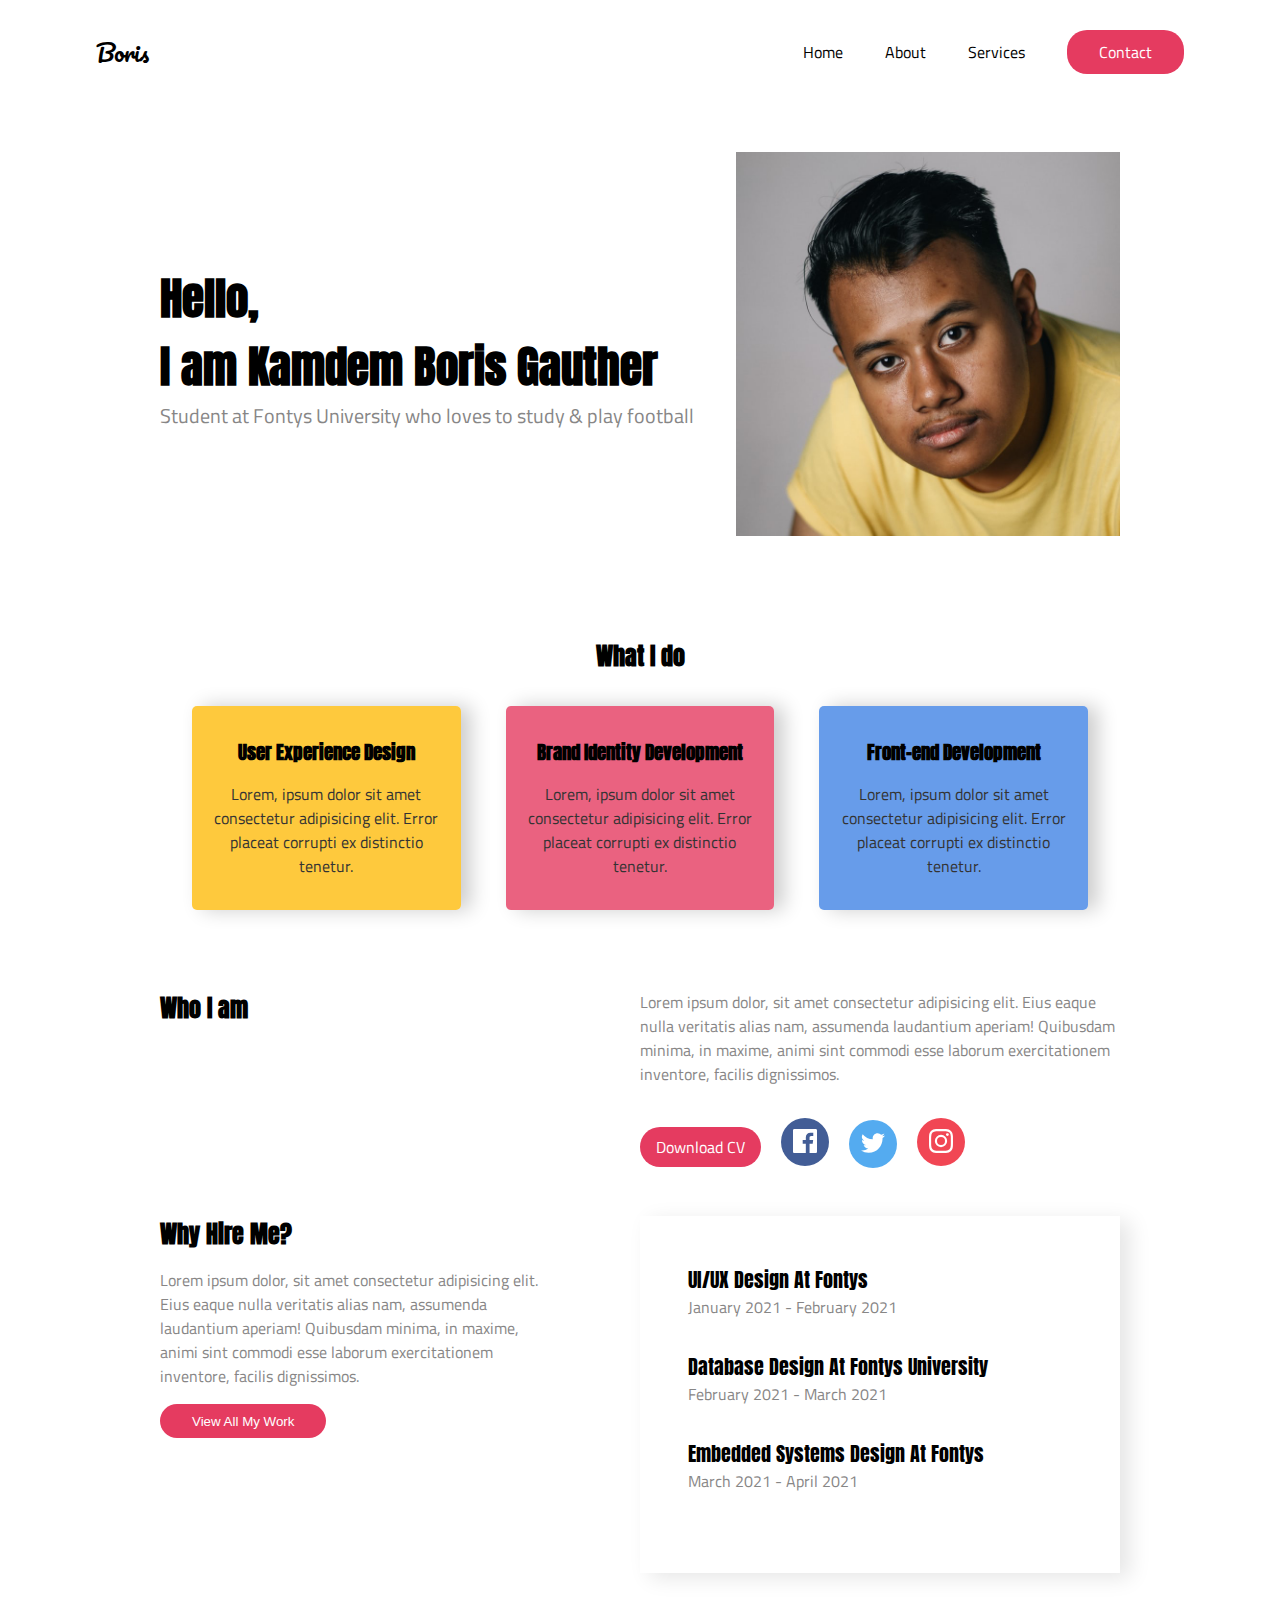
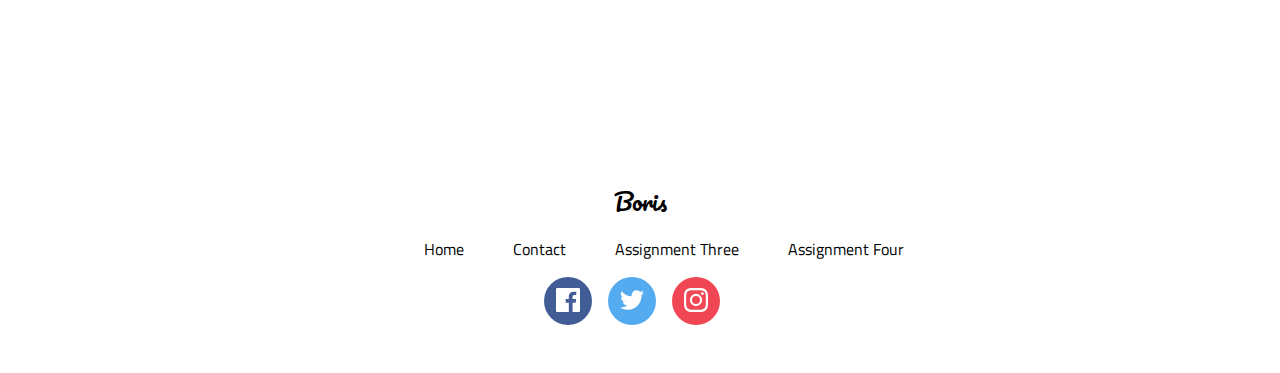
==== index.html @ b53fdf34 "First commit" ====
<!DOCTYPE html>
<html lang="en">
  <head>
    <meta charset="UTF-8" />
    <meta http-equiv="X-UA-Compatible" content="IE=edge" />
    <meta name="viewport" content="width=device-width, initial-scale=1.0" />
    <title>Boris Gauther | Home</title>
    <link rel="stylesheet" href="./css/styles.css" />
  </head>
  <body>
    <!-- Navigation Bar -->
    <header class="header">
      <nav>
        <p class="site__logo">Boris</p>
        <ul>
          <li><a href="index.html">Home</a></li>
          <li><a href="">About</a></li>
          <li><a href="">Services</a></li>
          <li><a href="contact.html" class="btn btn-primary">Contact</a></li>
        </ul>
      </nav>
    </header>

    <!-- Main Content -->
    <main>
      <section class="hero-section">
        <div class="hero-section-text">
          <h1>
            Hello, <br />
            I am Kamdem Boris Gauther
          </h1>
          <p>Student at Fontys University who loves to study & play football</p>
        </div>
        <div class="hero-section-image">
          <img src="./images/hero-img.jpeg" alt="" />
        </div>
      </section>

      <section class="skills-section">
        <h2>What I do</h2>
        <div class="skills-box">
          <div class="skill-card skill-card-1">
            <h3>User Experience Design</h3>
            <p>
              Lorem, ipsum dolor sit amet consectetur adipisicing elit. Error
              placeat corrupti ex distinctio tenetur.
            </p>
          </div>
          <div class="skill-card skill-card-2">
            <h3>Brand Identity Development</h3>
            <p>
              Lorem, ipsum dolor sit amet consectetur adipisicing elit. Error
              placeat corrupti ex distinctio tenetur.
            </p>
          </div>
          <div class="skill-card skill-card-3">
            <h3>Front-end Development</h3>
            <p>
              Lorem, ipsum dolor sit amet consectetur adipisicing elit. Error
              placeat corrupti ex distinctio tenetur.
            </p>
          </div>
        </div>
      </section>

      <section class="who-i-am-section">
        <div class="who-i-am-section-inner-container">
          <h2>Who I am</h2>
          <div class="who-i-am-section-text">
            <p>
              Lorem ipsum dolor, sit amet consectetur adipisicing elit. Eius
              eaque nulla veritatis alias nam, assumenda laudantium aperiam!
              Quibusdam minima, in maxime, animi sint commodi esse laborum
              exercitationem inventore, facilis dignissimos.
            </p>
          </div>
        </div>

        <div class="who-i-am-section-button-container">
          <a href="" class="btn btn-primary">Download CV</a>
          <button href="" class="social-link facebook">
            <svg
              xmlns="http://www.w3.org/2000/svg"
              fill="#fff"
              width="24"
              height="24"
            >
              <path
                d="M22.675 0H1.325C.593 0 0 .593 0 1.325v21.351C0 23.407.593 24 1.325 24H12.82v-9.294H9.692v-3.622h3.128V8.413c0-3.1 1.893-4.788 4.659-4.788 1.325 0 2.463.099 2.795.143v3.24l-1.918.001c-1.504 0-1.795.715-1.795 1.763v2.313h3.587l-.467 3.622h-3.12V24h6.116c.73 0 1.323-.593 1.323-1.325V1.325C24 .593 23.407 0 22.675 0z"
              />
            </svg>
          </button>
          <button href="" class="social-link twitter">
            <svg
              xmlns="http://www.w3.org/2000/svg"
              fill="#fff"
              width="24"
              height="20"
            >
              <path
                d="M24 2.557a9.83 9.83 0 01-2.828.775A4.932 4.932 0 0023.337.608a9.864 9.864 0 01-3.127 1.195A4.916 4.916 0 0016.616.248c-3.179 0-5.515 2.966-4.797 6.045A13.978 13.978 0 011.671 1.149a4.93 4.93 0 001.523 6.574 4.903 4.903 0 01-2.229-.616c-.054 2.281 1.581 4.415 3.949 4.89a4.935 4.935 0 01-2.224.084 4.928 4.928 0 004.6 3.419A9.9 9.9 0 010 17.54a13.94 13.94 0 007.548 2.212c9.142 0 14.307-7.721 13.995-14.646A10.025 10.025 0 0024 2.557z"
              />
            </svg>
          </button>
          <button href="" class="social-link instagram">
            <svg
              xmlns="http://www.w3.org/2000/svg"
              fill="#fff"
              width="24"
              height="24"
            >
              <path
                d="M12 2.163c3.204 0 3.584.012 4.85.07 3.252.148 4.771 1.691 4.919 4.919.058 1.265.069 1.645.069 4.849 0 3.205-.012 3.584-.069 4.849-.149 3.225-1.664 4.771-4.919 4.919-1.266.058-1.644.07-4.85.07-3.204 0-3.584-.012-4.849-.07-3.26-.149-4.771-1.699-4.919-4.92-.058-1.265-.07-1.644-.07-4.849 0-3.204.013-3.583.07-4.849.149-3.227 1.664-4.771 4.919-4.919 1.266-.057 1.645-.069 4.849-.069zM12 0C8.741 0 8.333.014 7.053.072 2.695.272.273 2.69.073 7.052.014 8.333 0 8.741 0 12c0 3.259.014 3.668.072 4.948.2 4.358 2.618 6.78 6.98 6.98C8.333 23.986 8.741 24 12 24c3.259 0 3.668-.014 4.948-.072 4.354-.2 6.782-2.618 6.979-6.98.059-1.28.073-1.689.073-4.948 0-3.259-.014-3.667-.072-4.947-.196-4.354-2.617-6.78-6.979-6.98C15.668.014 15.259 0 12 0zm0 5.838a6.162 6.162 0 100 12.324 6.162 6.162 0 000-12.324zM12 16a4 4 0 110-8 4 4 0 010 8zm6.406-11.845a1.44 1.44 0 100 2.881 1.44 1.44 0 000-2.881z"
              />
            </svg>
          </button>
        </div>
      </section>

      <section class="why-hire-me-section">
        <div class="why-hire-me-section-inner-container">
          <div class="why-hire-me-section-text">
            <h2>Why Hire Me?</h2>
            <p>
              Lorem ipsum dolor, sit amet consectetur adipisicing elit. Eius
              eaque nulla veritatis alias nam, assumenda laudantium aperiam!
              Quibusdam minima, in maxime, animi sint commodi esse laborum
              exercitationem inventore, facilis dignissimos.
            </p>
            <button class="btn btn-primary">View All My Work</button>
          </div>

          <div class="why-hire-me-card">
            <div class="card-item">
              <p class="heading">UI/UX Design At Fontys</p>
              <p class="card-item-text">January 2021 - February 2021</p>
            </div>
            <div class="card-item">
              <p class="heading">Database Design At Fontys University</p>
              <p class="card-item-text">February 2021 - March 2021</p>
            </div>
            <div class="card-item">
              <p class="heading">Embedded Systems Design At Fontys</p>
              <p class="card-item-text">March 2021 - April 2021</p>
            </div>
          </div>
        </div>
      </section>
    </main>

    <!-- Site Footer -->
    <footer>
      <div class="footer-inner">
        <p class="site__logo">Boris</p>
        <ul>
            <li><a href="">Home</a></li>
            <li><a href="">Contact</a></li>
            <li><a href="assignment__three.html">Assignment Three</a></li>
            <li><a href="assignment__four.html">Assignment Four</a></li>
        </ul>
        <div class="footer-social-links">
          <button href="" class="social-link facebook">
            <svg
              xmlns="http://www.w3.org/2000/svg"
              fill="#fff"
              width="24"
              height="24"
            >
              <path
                d="M22.675 0H1.325C.593 0 0 .593 0 1.325v21.351C0 23.407.593 24 1.325 24H12.82v-9.294H9.692v-3.622h3.128V8.413c0-3.1 1.893-4.788 4.659-4.788 1.325 0 2.463.099 2.795.143v3.24l-1.918.001c-1.504 0-1.795.715-1.795 1.763v2.313h3.587l-.467 3.622h-3.12V24h6.116c.73 0 1.323-.593 1.323-1.325V1.325C24 .593 23.407 0 22.675 0z"
              />
            </svg>
          </button>
          <button href="" class="social-link twitter">
            <svg
              xmlns="http://www.w3.org/2000/svg"
              fill="#fff"
              width="24"
              height="20"
            >
              <path
                d="M24 2.557a9.83 9.83 0 01-2.828.775A4.932 4.932 0 0023.337.608a9.864 9.864 0 01-3.127 1.195A4.916 4.916 0 0016.616.248c-3.179 0-5.515 2.966-4.797 6.045A13.978 13.978 0 011.671 1.149a4.93 4.93 0 001.523 6.574 4.903 4.903 0 01-2.229-.616c-.054 2.281 1.581 4.415 3.949 4.89a4.935 4.935 0 01-2.224.084 4.928 4.928 0 004.6 3.419A9.9 9.9 0 010 17.54a13.94 13.94 0 007.548 2.212c9.142 0 14.307-7.721 13.995-14.646A10.025 10.025 0 0024 2.557z"
              />
            </svg>
          </button>
          <button href="" class="social-link instagram">
            <svg
              xmlns="http://www.w3.org/2000/svg"
              fill="#fff"
              width="24"
              height="24"
            >
              <path
                d="M12 2.163c3.204 0 3.584.012 4.85.07 3.252.148 4.771 1.691 4.919 4.919.058 1.265.069 1.645.069 4.849 0 3.205-.012 3.584-.069 4.849-.149 3.225-1.664 4.771-4.919 4.919-1.266.058-1.644.07-4.85.07-3.204 0-3.584-.012-4.849-.07-3.26-.149-4.771-1.699-4.919-4.92-.058-1.265-.07-1.644-.07-4.849 0-3.204.013-3.583.07-4.849.149-3.227 1.664-4.771 4.919-4.919 1.266-.057 1.645-.069 4.849-.069zM12 0C8.741 0 8.333.014 7.053.072 2.695.272.273 2.69.073 7.052.014 8.333 0 8.741 0 12c0 3.259.014 3.668.072 4.948.2 4.358 2.618 6.78 6.98 6.98C8.333 23.986 8.741 24 12 24c3.259 0 3.668-.014 4.948-.072 4.354-.2 6.782-2.618 6.979-6.98.059-1.28.073-1.689.073-4.948 0-3.259-.014-3.667-.072-4.947-.196-4.354-2.617-6.78-6.979-6.98C15.668.014 15.259 0 12 0zm0 5.838a6.162 6.162 0 100 12.324 6.162 6.162 0 000-12.324zM12 16a4 4 0 110-8 4 4 0 010 8zm6.406-11.845a1.44 1.44 0 100 2.881 1.44 1.44 0 000-2.881z"
              />
            </svg>
          </button>
        </div>
      </div>
    </footer>
  </body>
</html>
---- css/styles.css ----
@import url("https://fonts.googleapis.com/css2?family=Anton&family=Pacifico&family=Titillium+Web:wght@300;400&display=swap");
* {
  margin: 0;
  padding: 0;
  box-sizing: border-box;
}

body {
  width: 100vw;
  font-family: "Titillium Web", sans-serif;
  overflow-x: hidden;
}

h1,
h2,
h3 {
  font-family: "Anton", sans-serif;
}

.site__logo {
  font-size: 23px;
  font-family: "Pacifico", cursive;
}

.header {
  width: 85%;
  padding: 2rem 0;
  margin: 0 auto;
}

.header nav {
  width: 100%;
  display: flex;
  justify-content: space-between;
  align-items: center;
}

.header nav ul {
  width: 35%;
  display: flex;
  justify-content: space-between;
}

.header nav ul li {
  list-style-type: none;
}

.header nav ul li a {
  color: #000;
  text-decoration: none;
}

.header nav ul li .btn {
  color: #fff;
}

.btn {
  padding: 0.6rem 2rem;
  border-radius: 20px;
}

.btn-primary {
  background-color: #e53b60;
}

.btn-primary a {
  color: #fff;
}

main .hero-section {
  width: 75%;
  margin: 0 auto;
  display: flex;
  justify-content: space-between;
  align-items: center;
  padding: 3rem 0;
}

main .hero-section-text h1 {
  font-size: 45px;
}

main .hero-section-text p {
  font-size: 20px;
  color: #878686;
}

main .hero-section-image {
  width: 40%;
}

main .hero-section-image img {
  width: 100%;
}

main .skills-section {
  width: 75%;
  margin: 0 auto;
  padding: 3rem 0;
}

main .skills-section h2 {
  text-align: center;
}

main .skills-section .skills-box {
  display: flex;
  justify-content: space-between;
  align-items: center;
  width: 100%;
  padding: 2rem;
}

main .skills-section .skills-box .skill-card {
  width: 30%;
  text-align: center;
  padding: 2rem 1rem;
  box-shadow: 10px 0 20px rgba(0, 0, 0, 0.2);
  border-radius: 5px;
}

main .skills-section .skills-box .skill-card h3 {
  padding-bottom: 1rem;
}

main .skills-section .skills-box .skill-card p {
  color: #333333;
}

main .skills-section .skills-box .skill-card-1 {
  background-color: rgba(254, 187, 13, 0.8);
}

main .skills-section .skills-box .skill-card-2 {
  background-color: rgba(229, 59, 96, 0.8);
}

main .skills-section .skills-box .skill-card-3 {
  background-color: rgba(65, 131, 229, 0.8);
}

main .who-i-am-section {
  width: 75%;
  margin: 0 auto;
}

main .who-i-am-section-inner-container {
  display: flex;
  justify-content: space-between;
}

main .who-i-am-section h2 {
  width: 40%;
}

main .who-i-am-section-text {
  width: 50%;
}

main .who-i-am-section-text p {
  color: #878686;
}

main .who-i-am-section-button-container {
  position: relative;
  left: 50%;
  margin-top: 2rem;
}

main .who-i-am-section-button-container .btn-primary {
  padding: 0.5rem 1rem;
  color: #fff;
  text-decoration: none;
  margin-right: 1rem;
}

main .who-i-am-section-button-container .social-link {
  width: 3rem;
  height: 3rem;
  border-radius: 50%;
  border: none;
  margin-right: 1rem;
}

main .who-i-am-section-button-container .facebook {
  background-color: #425d96;
}

main .who-i-am-section-button-container .twitter {
  background-color: #54abf0;
}

main .who-i-am-section-button-container .instagram {
  background-color: #f14654;
}

main .why-hire-me-section {
  width: 75%;
  margin: 0 auto;
  padding: 3rem 0;
}

main .why-hire-me-section-inner-container {
  display: flex;
  justify-content: space-between;
}

main .why-hire-me-section h2 {
  width: 40%;
}

main .why-hire-me-section-text {
  width: 40%;
}

main .why-hire-me-section-text p {
  color: #878686;
  padding: 1rem 0;
}

main .why-hire-me-section-text .btn {
  border: none;
  color: #fff;
}

main .why-hire-me-section .why-hire-me-card {
  width: 50%;
  box-shadow: 10px 5px 20px rgba(0, 0, 0, 0.1);
  padding: 3rem;
}

main .why-hire-me-section .why-hire-me-card .card-item {
  padding-bottom: 2rem;
}

main .why-hire-me-section .why-hire-me-card .card-item .heading {
  font-size: 20px;
  font-family: "Anton", sans-serif;
}

main .why-hire-me-section .why-hire-me-card .card-item .card-item-text {
  color: #878686;
}

footer {
  width: 100%;
  margin-top: 10rem;
  margin-bottom: 3rem;
  display: flex;
  justify-content: center;
}

footer .footer-inner {
  width: 50%;
  text-align: center;
}

footer .footer-inner .site__logo {
  padding-bottom: 1rem;
}

footer .footer-inner ul {
  width: 75%;
  display: flex;
  justify-content: space-between;
  position: relative;
  left: 6.5rem;
  margin-bottom: 1rem;
}

footer .footer-inner ul li {
  list-style-type: none;
}

footer .footer-inner ul li a {
  color: #000;
  text-decoration: none;
}

footer .footer-inner .footer-social-links {
  display: flex;
  position: relative;
  left: 14rem;
}

footer .footer-inner .footer-social-links .social-link {
  width: 3rem;
  height: 3rem;
  border-radius: 50%;
  border: none;
  margin-right: 1rem;
}

footer .footer-inner .footer-social-links .facebook {
  background-color: #425d96;
}

footer .footer-inner .footer-social-links .twitter {
  background-color: #54abf0;
}

footer .footer-inner .footer-social-links .instagram {
  background-color: #f14654;
}

.site-contact-form {
  margin: 0 auto;
  width: 80%;
}

.site-contact-form h1 {
  font-size: 25px;
  padding: 1rem 0;
}

.site-contact-form p {
  color: #878686;
}

.site-contact-form .contact-form-card {
  width: 100%;
  background-color: #e53b60;
  padding: 2rem;
  margin: 3rem 0;
  display: flex;
}

.site-contact-form .contact-form-card .contact-form-items {
  width: 100%;
}

.site-contact-form .contact-form-card .contact-form-items-div {
  width: 100%;
  display: flex;
  justify-content: space-between;
  margin-bottom: 1rem;
}

.site-contact-form .contact-form-card .contact-form-items-div input, .site-contact-form .contact-form-card .contact-form-items-div textarea {
  padding: 1rem 0.6rem;
  border: none;
  border-radius: 7px;
}

.site-contact-form .contact-form-card .contact-form-items-div input {
  width: 49%;
}

.site-contact-form .contact-form-card .contact-form-items-div textarea {
  width: 100%;
}

.site-contact-form .contact-form-card .contact-form-items-div .btn-secondary {
  border-radius: 5px;
  border: none;
  background-color: #febb0d;
  color: #000;
  font-size: 18px;
  font-family: "Titillium Web", sans-serif;
}

.survey-videos-container {
  width: 80%;
  margin: 0 auto;
}

.survey-videos-container .video-div {
  display: flex;
  justify-content: space-between;
  align-items: center;
  margin-bottom: 2rem;
}

.survey-videos-container .video-div .video-image {
  width: 40%;
  height: 15rem;
  background-color: #e53b60;
}

.survey-videos-container .video-div .video-image-1 {
  background-image: linear-gradient(to bottom, rgba(0, 0, 0, 0.6), rgba(0, 0, 0, 0.7)), url(../images/survey-image-1.jpeg);
  background-size: cover;
}

.survey-videos-container .video-div .video-image-2 {
  background-image: linear-gradient(to bottom, rgba(0, 0, 0, 0.6), rgba(0, 0, 0, 0.7)), url(../images/survey-image-2.jpeg);
  background-size: cover;
}

.survey-videos-container .video-div .video-image-3 {
  background-image: linear-gradient(to bottom, rgba(0, 0, 0, 0.6), rgba(0, 0, 0, 0.7)), url(../images/survey-image-3.jpeg);
  background-size: cover;
}

.survey-videos-container .video-div .video-text {
  width: 45%;
}

.survey-videos-container .video-div .video-text h2, .survey-videos-container .video-div .video-text p {
  padding-bottom: 1rem;
}

.survey-videos-container .video-div .video-text p {
  color: #878686;
}

.assignment-four-main-section {
  width: 80%;
  margin: 0 auto;
  padding: 3rem;
  text-align: center;
}

.assignment-four-main-section-img {
  width: 100%;
  height: 25rem;
  border-radius: 9px;
  background-image: url(../images/tourist.jpeg);
  background-size: cover;
  margin-bottom: 3rem;
}

.assignment-four-main-section h1 {
  padding-bottom: 1rem;
}

.assignment-four-main-section p {
  color: #878686;
}

.assignment-four-main-section .buttons {
  padding: 2rem;
}

.assignment-four-main-section .buttons a {
  color: #fff;
  text-decoration: none;
}
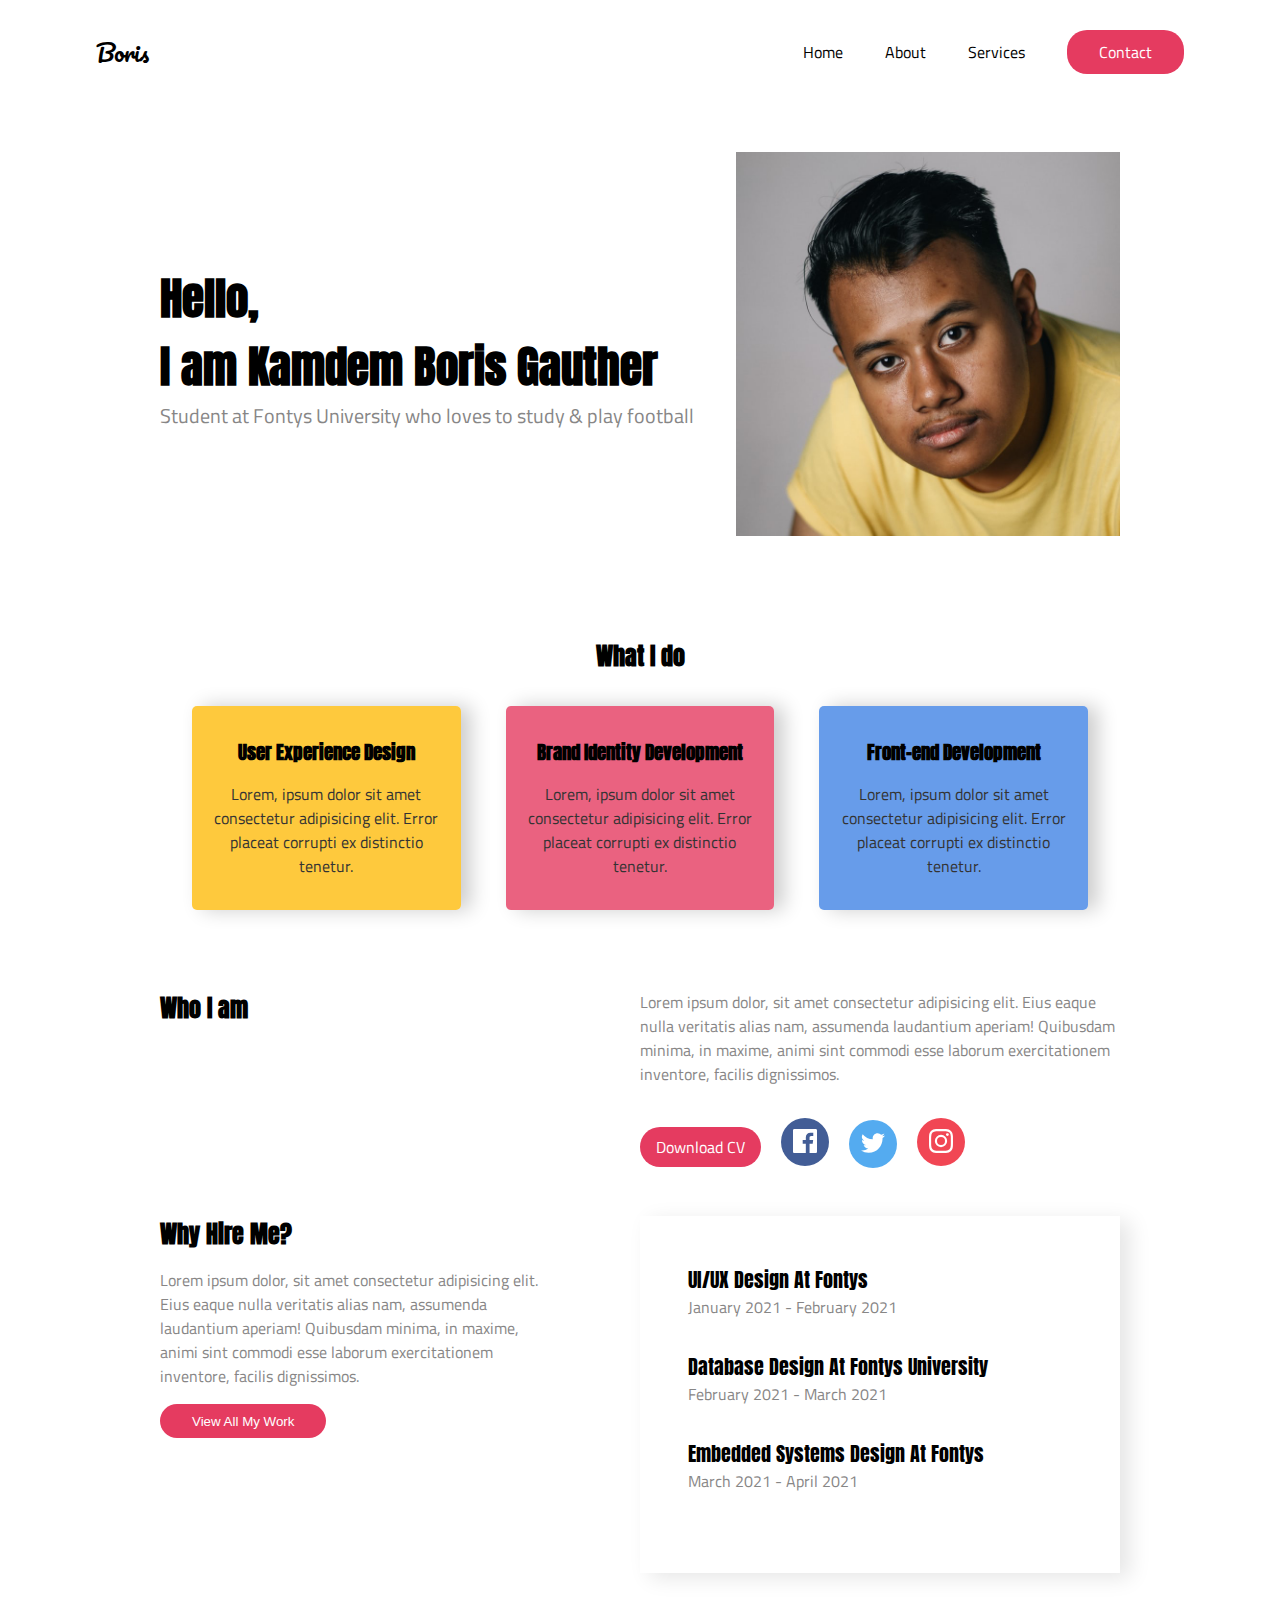
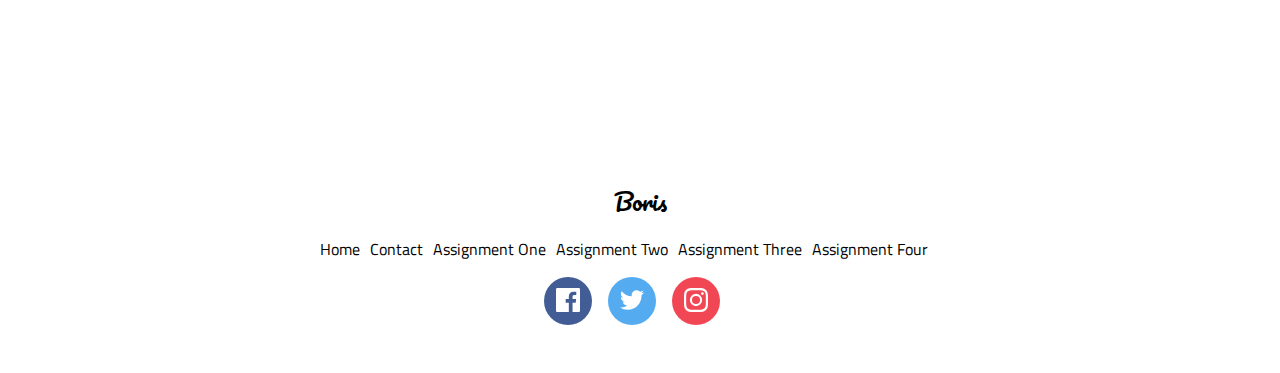
==== commit 559e813b: "Adds assignment one and two pages and styles" ====
--- a/index.html
+++ b/index.html
@@ -153,10 +153,12 @@
       <div class="footer-inner">
         <p class="site__logo">Boris</p>
         <ul>
-            <li><a href="">Home</a></li>
-            <li><a href="">Contact</a></li>
-            <li><a href="assignment__three.html">Assignment Three</a></li>
-            <li><a href="assignment__four.html">Assignment Four</a></li>
+          <li><a href="index.html">Home</a></li>
+          <li><a href="contact.html">Contact</a></li>
+          <li><a href="assignment__one.html">Assignment One</a></li>
+          <li><a href="assignment__two.html">Assignment Two</a></li>
+          <li><a href="assignment__three.html">Assignment Three</a></li>
+          <li><a href="assignment__four.html">Assignment Four</a></li>
         </ul>
         <div class="footer-social-links">
           <button href="" class="social-link facebook">
--- a/css/styles.css
+++ b/css/styles.css
@@ -260,11 +260,11 @@
 }
 
 footer .footer-inner ul {
-  width: 75%;
+  width: 95%;
   display: flex;
   justify-content: space-between;
   position: relative;
-  left: 6.5rem;
+  left: 0rem;
   margin-bottom: 1rem;
 }
 
@@ -359,6 +359,31 @@
   font-family: "Titillium Web", sans-serif;
 }
 
+.assignment-one-main-content,
+.assignment-two-main-content {
+  width: 80%;
+  margin: 0 auto;
+}
+
+.assignment-one-main-content .heading-main,
+.assignment-two-main-content .heading-main {
+  font-size: 25px;
+  font-weight: 700;
+  padding-top: 1rem;
+}
+
+.assignment-one-main-content ol li .heading,
+.assignment-two-main-content ol li .heading {
+  font-size: 20px;
+  font-weight: 400;
+  padding-top: 2rem;
+}
+
+.assignment-one-main-content ul,
+.assignment-two-main-content ul {
+  padding-left: 3rem;
+}
+
 .survey-videos-container {
   width: 80%;
   margin: 0 auto;
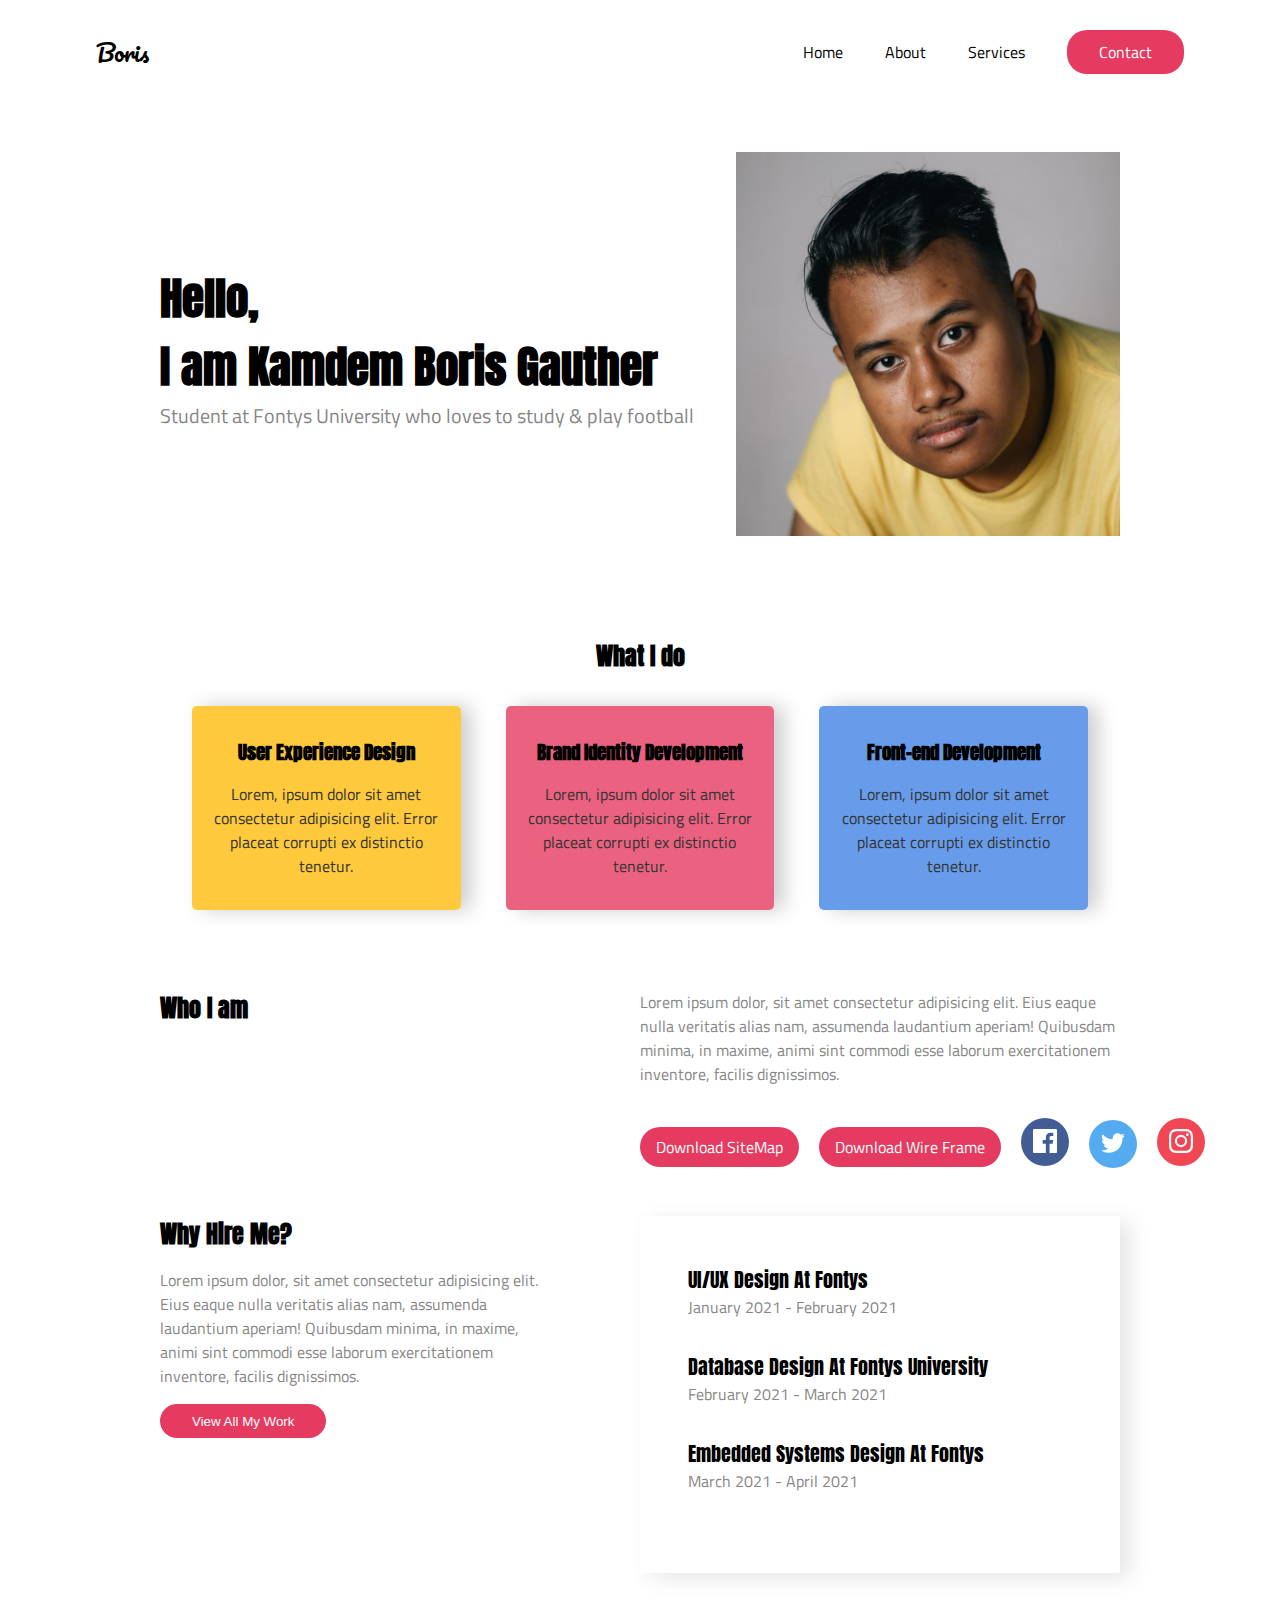
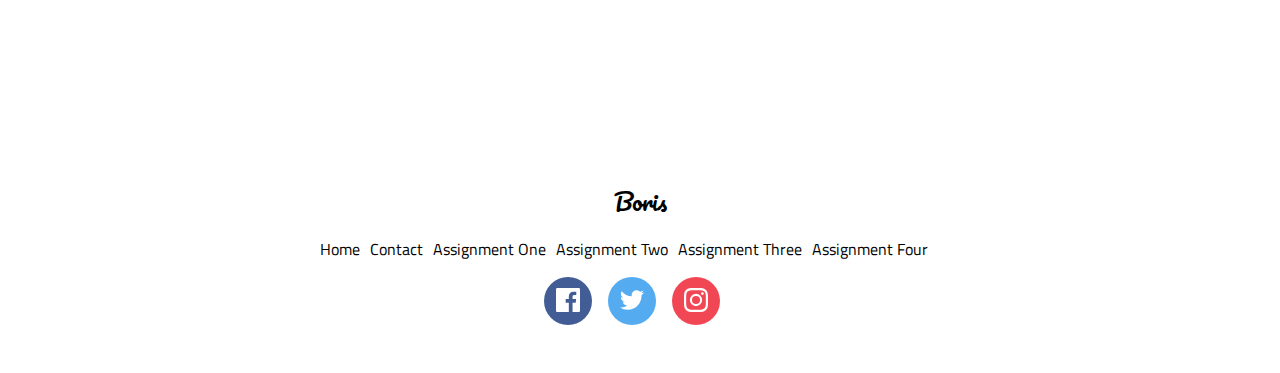
==== commit 08812895: "Adds download buttons." ====
--- a/index.html
+++ b/index.html
@@ -77,7 +77,8 @@
         </div>
 
         <div class="who-i-am-section-button-container">
-          <a href="" class="btn btn-primary">Download CV</a>
+          <a href="./sitemap" class="btn btn-primary" download="siteMap">Download SiteMap</a>
+          <a href="" class="btn btn-primary" download="wireframe">Download Wire Frame</a>
           <button href="" class="social-link facebook">
             <svg
               xmlns="http://www.w3.org/2000/svg"
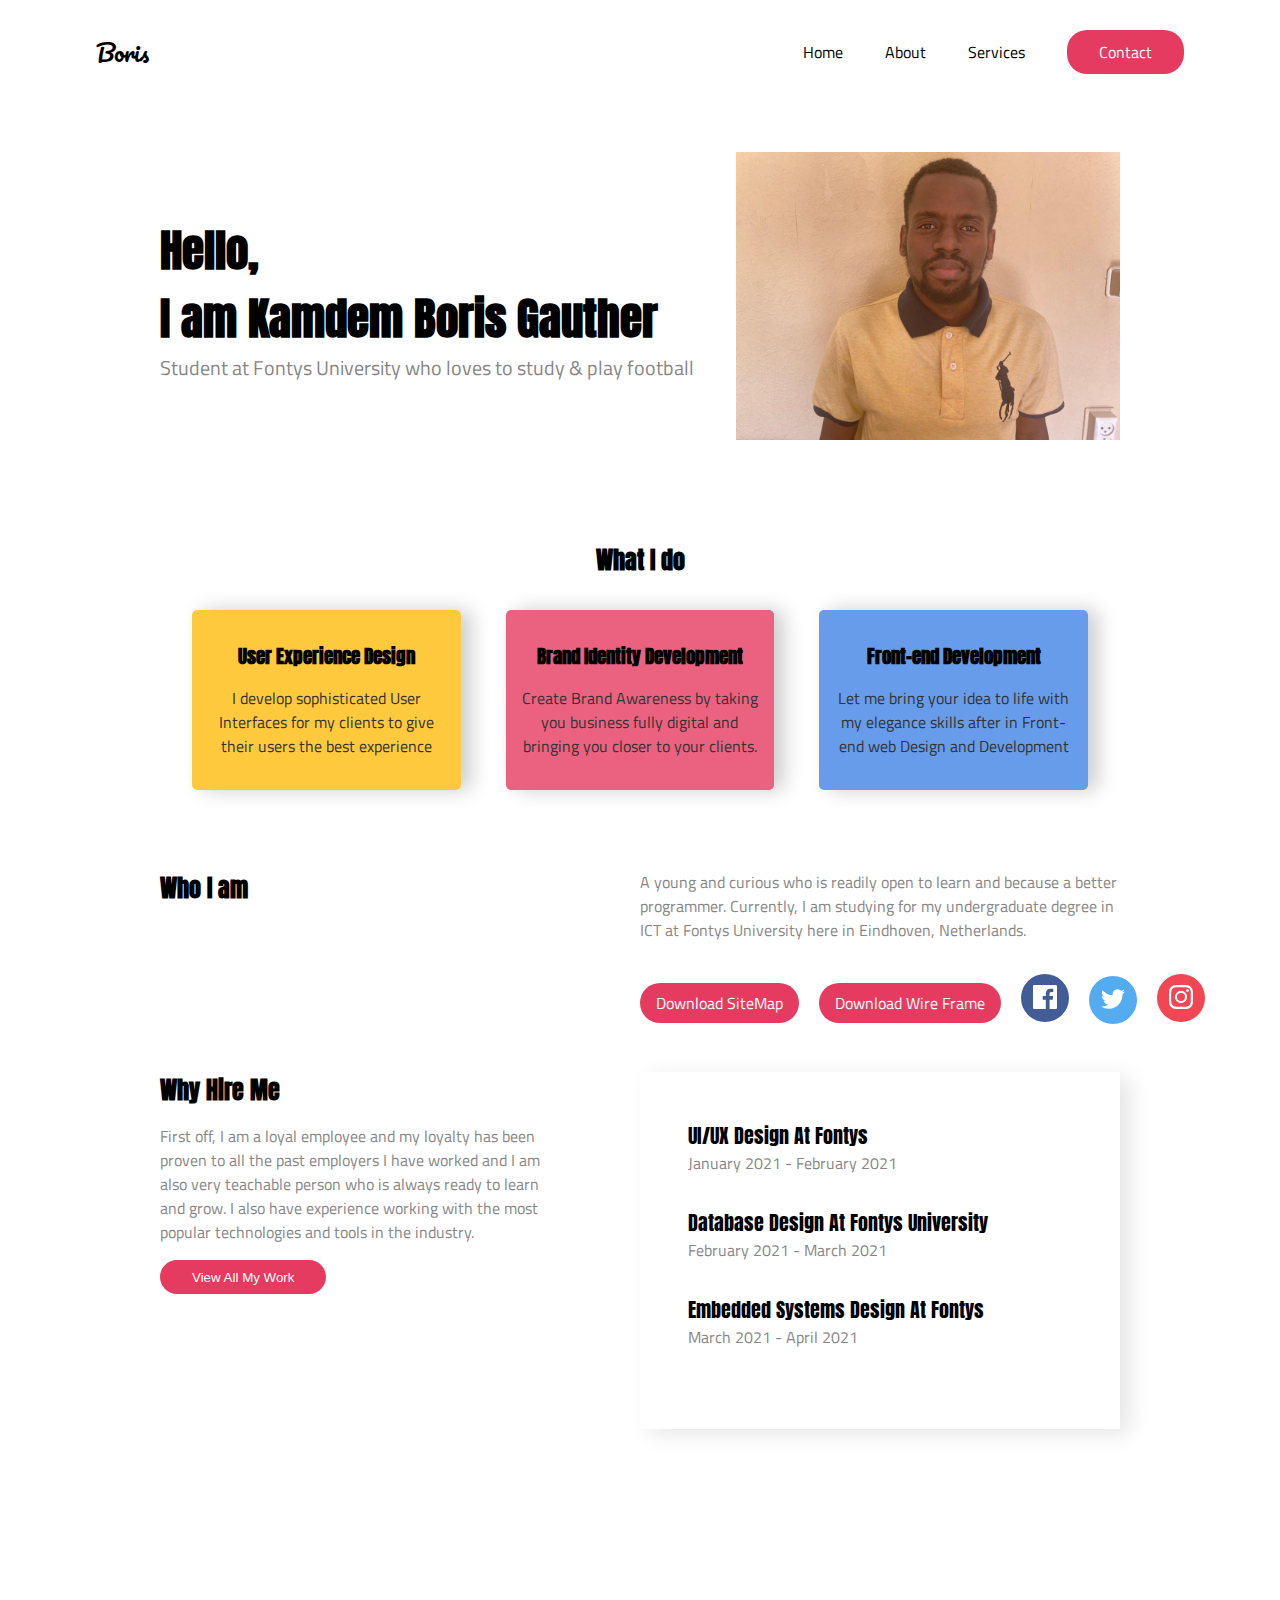
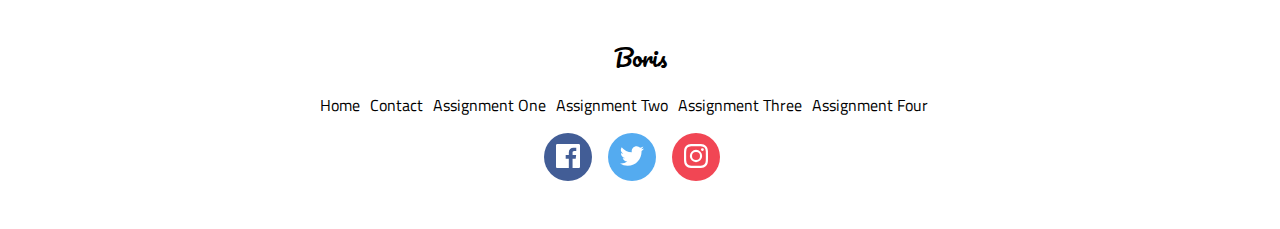
==== commit 3a6980e1: "Update homepage content." ====
--- a/index.html
+++ b/index.html
@@ -32,7 +32,7 @@
           <p>Student at Fontys University who loves to study & play football</p>
         </div>
         <div class="hero-section-image">
-          <img src="./images/hero-img.jpeg" alt="" />
+          <img src="./images/hero-image-2.jpeg" alt="" />
         </div>
       </section>
 
@@ -42,22 +42,22 @@
           <div class="skill-card skill-card-1">
             <h3>User Experience Design</h3>
             <p>
-              Lorem, ipsum dolor sit amet consectetur adipisicing elit. Error
-              placeat corrupti ex distinctio tenetur.
+              I develop sophisticated User Interfaces for my 
+              clients to give their users the best experience
             </p>
           </div>
           <div class="skill-card skill-card-2">
             <h3>Brand Identity Development</h3>
             <p>
-              Lorem, ipsum dolor sit amet consectetur adipisicing elit. Error
-              placeat corrupti ex distinctio tenetur.
+              Create Brand Awareness by taking you business fully 
+              digital and bringing you closer to your clients.
             </p>
           </div>
           <div class="skill-card skill-card-3">
             <h3>Front-end Development</h3>
             <p>
-              Lorem, ipsum dolor sit amet consectetur adipisicing elit. Error
-              placeat corrupti ex distinctio tenetur.
+              Let me bring your idea to life with my elegance skills after in Front-end
+              web Design and Development
             </p>
           </div>
         </div>
@@ -68,10 +68,8 @@
           <h2>Who I am</h2>
           <div class="who-i-am-section-text">
             <p>
-              Lorem ipsum dolor, sit amet consectetur adipisicing elit. Eius
-              eaque nulla veritatis alias nam, assumenda laudantium aperiam!
-              Quibusdam minima, in maxime, animi sint commodi esse laborum
-              exercitationem inventore, facilis dignissimos.
+              A young and curious who is readily open to learn and because a better programmer. Currently,
+              I am studying for my undergraduate degree in ICT at Fontys University here in Eindhoven, Netherlands.
             </p>
           </div>
         </div>
@@ -121,12 +119,12 @@
       <section class="why-hire-me-section">
         <div class="why-hire-me-section-inner-container">
           <div class="why-hire-me-section-text">
-            <h2>Why Hire Me?</h2>
-            <p>
-              Lorem ipsum dolor, sit amet consectetur adipisicing elit. Eius
-              eaque nulla veritatis alias nam, assumenda laudantium aperiam!
-              Quibusdam minima, in maxime, animi sint commodi esse laborum
-              exercitationem inventore, facilis dignissimos.
+            <h2>Why Hire Me</h2>
+            <p>
+              First off, I am a loyal employee and my loyalty has been proven to all 
+                the past employers I have worked and I am also very teachable person who is always 
+                ready to learn and grow. I also have experience working with the most popular technologies
+                and tools in the industry.
             </p>
             <button class="btn btn-primary">View All My Work</button>
           </div>
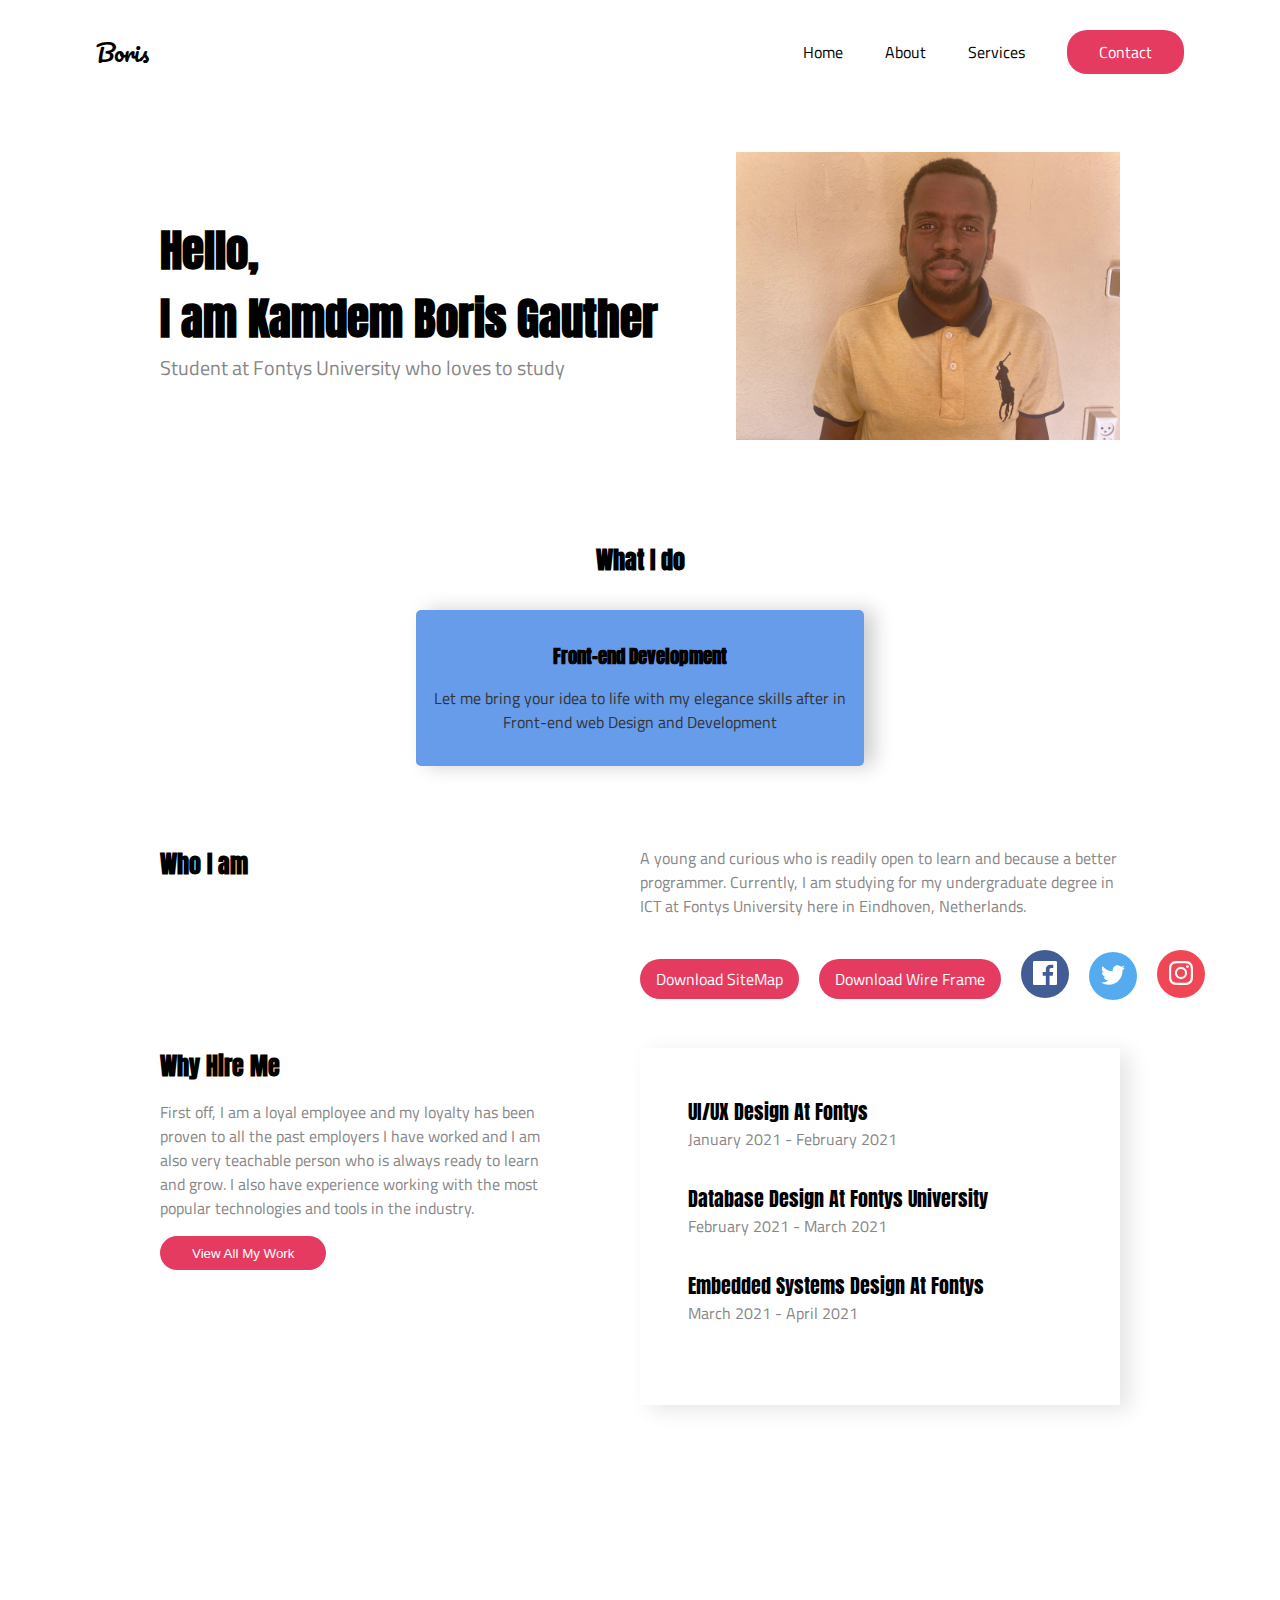
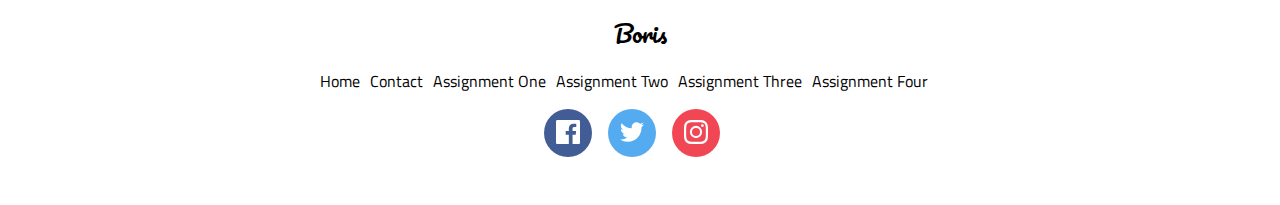
==== commit baa4a303: "Updates home page." ====
--- a/index.html
+++ b/index.html
@@ -29,7 +29,7 @@
             Hello, <br />
             I am Kamdem Boris Gauther
           </h1>
-          <p>Student at Fontys University who loves to study & play football</p>
+          <p>Student at Fontys University who loves to study</p>
         </div>
         <div class="hero-section-image">
           <img src="./images/hero-image-2.jpeg" alt="" />
@@ -39,20 +39,8 @@
       <section class="skills-section">
         <h2>What I do</h2>
         <div class="skills-box">
-          <div class="skill-card skill-card-1">
-            <h3>User Experience Design</h3>
-            <p>
-              I develop sophisticated User Interfaces for my 
-              clients to give their users the best experience
-            </p>
-          </div>
-          <div class="skill-card skill-card-2">
-            <h3>Brand Identity Development</h3>
-            <p>
-              Create Brand Awareness by taking you business fully 
-              digital and bringing you closer to your clients.
-            </p>
-          </div>
+          
+          
           <div class="skill-card skill-card-3">
             <h3>Front-end Development</h3>
             <p>
--- a/css/styles.css
+++ b/css/styles.css
@@ -112,7 +112,7 @@
 }
 
 main .skills-section .skills-box .skill-card {
-  width: 30%;
+  width: 50%;
   text-align: center;
   padding: 2rem 1rem;
   box-shadow: 10px 0 20px rgba(0, 0, 0, 0.2);
@@ -127,16 +127,9 @@
   color: #333333;
 }
 
-main .skills-section .skills-box .skill-card-1 {
-  background-color: rgba(254, 187, 13, 0.8);
-}
-
-main .skills-section .skills-box .skill-card-2 {
-  background-color: rgba(229, 59, 96, 0.8);
-}
-
 main .skills-section .skills-box .skill-card-3 {
   background-color: rgba(65, 131, 229, 0.8);
+  margin-left: 14rem;
 }
 
 main .who-i-am-section {
